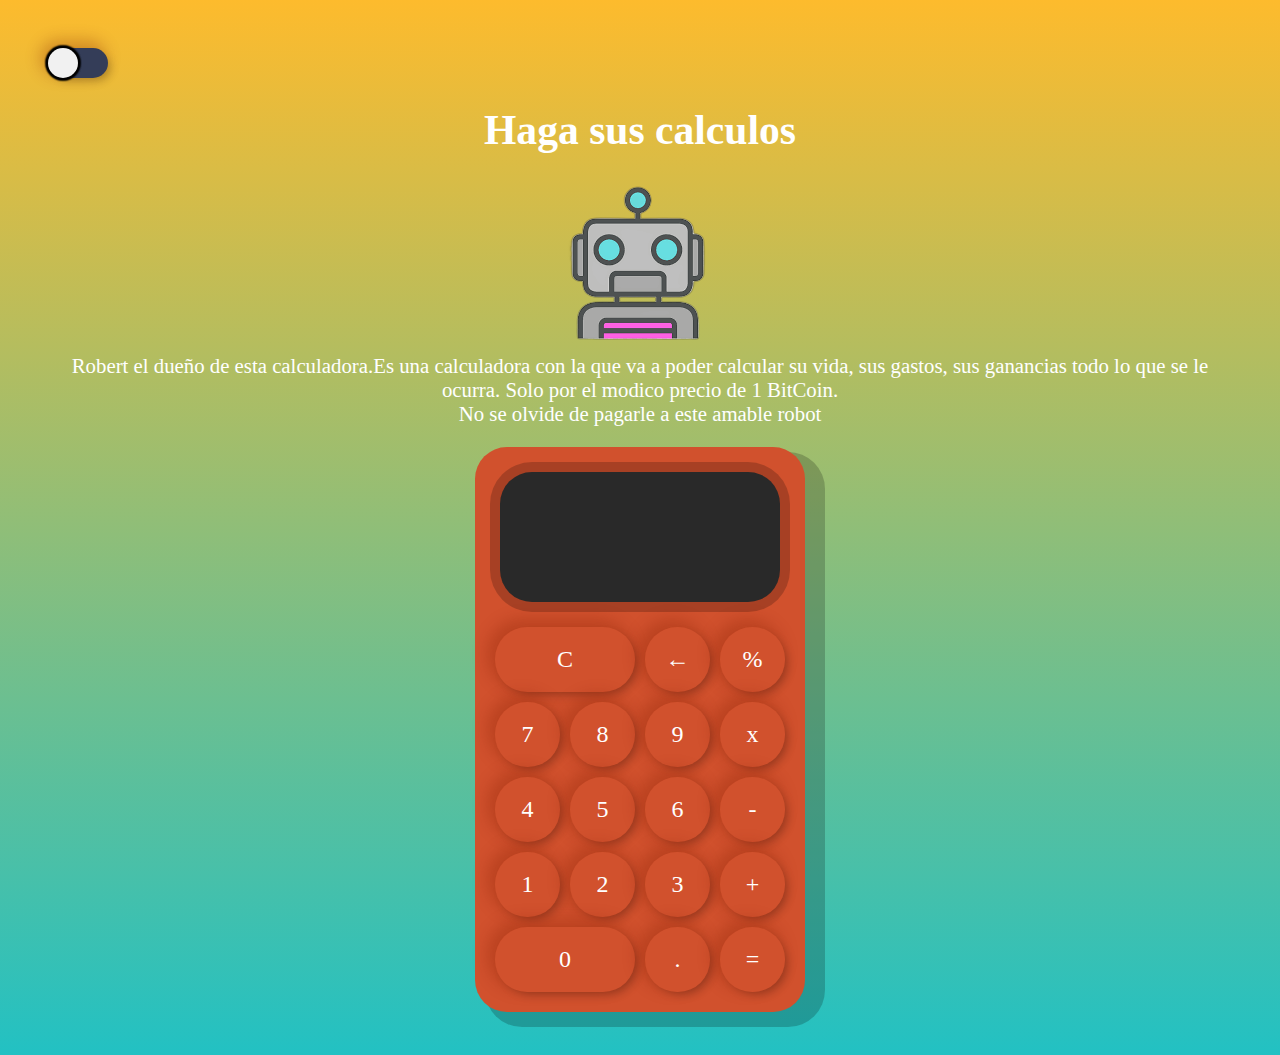
==== calculadora.html @ 7f2b2e9e "calculadora" ====
<!DOCTYPE html>
<html lang="en">
<head>
    <meta charset="UTF-8">
    <meta http-equiv="X-UA-Compatible" content="IE=edge">
    <meta name="viewport" content="width=device-width, initial-scale=1.0">
    <title>Calculadora</title>
    <link href="https://fonts.googleapis.com/css2?family=Montserrat:ital,wght@0,200;1,400;1,600&family=Noto+Serif:ital@1&family=Playfair+Display:ital,wght@1,900&family=Roboto+Mono:wght@300&family=Roboto:wght@100&display=swap" rel="stylesheet">
    <link rel="stylesheet" href="style.css">
    <script src="Calculadora.js" type="text/javascript" ></script>
    <script src="index.js" type="text/javascript" defer ></script>
    <script src="Display.js" type="text/javascript" ></script>
</head>
<body>

    <div class="boton">
        <button class="switch" id="switch">
            <span><i class="fa-solid fa-sun"></i></i></span>
            <span><i class="fa-solid fa-moon"></i></span>
        </button>
    </div>
    <div class="header">
        <h1>Haga sus calculos</h1>
        <div class="contenedor">
            <img src="assets/zyro-image (1).png" alt="Robot" class="img">
        </div

        <p class="p_1">  Robert el dueño de esta calculadora.Es una calculadora con la que va a poder calcular su vida, sus gastos, sus ganancias todo lo que se le ocurra.
            Solo por el modico precio de 1 BitCoin. <br>
            No se olvide de pagarle a este amable robot
        </p>
    </div>

    <div class="container">
        <div class="calculadora">
            <div class="display">
                <div id="valor-anterior"></div>
                <div id="valor-actual"></div>
            </div>
            <button class="col-2" onclick="display.borrarTodo('.')">C</button>
            <button onclick = "display.borrar()">&larr;</button>
            <button class="operador" value="dividir">%</button>
            <button class="numero">7</button>
            <button class="numero">8</button>
            <button class="numero">9</button>
            <button class="operador" value="multiplicar">x</button>
            <button class="numero">4</button>
            <button class="numero">5</button>
            <button class="numero">6</button>
            <button class="operador" value="resta">-</button>
            <button class="numero">1</button>
            <button class="numero">2</button>
            <button class="numero">3</button>
            <button class="operador" value="sumar">+</button>
            <button class="col-2 numero">0</button>
            <button class="numero">.</button>
            <button class="operador" value="igual">=</button>
        </div>
    </div>
</body>
</html>
---- style.css ----
*{
    font-family: "fraunces", serif ;
    color: white;
}
body.dark{
    background-image: linear-gradient(25deg, #6e6073 0, #5b4a6a 16.67%, #423462 33.33%, #1f1f59 50%, #000e51 66.67%, #00004a 83.33%, #000045 100%);
    color: white;
}
body{
   
    background: rgb(34,193,195);
background: linear-gradient(0deg, rgba(34,193,195,1) 0%, rgba(253,187,45,1) 100%);
   padding:35px ;
}  
body.dark #recuadro{
    background-color: #343d58;
}
body.dark #pagos{
    background-color: #343d58;
}
.header{
    width: 100%;
    display: flex;
    justify-content: center;
    text-align: center;
    font-size: 1.3rem;
}
.contenedor:hover .img {-webkit-transform:scale(1.3);transform:scale(1.3);}
.contenedor {overflow:hidden;}
.header{
   display: block;
   padding-top:0px ;
   text-align: center;
} 
.container{
    display: flex;
    justify-content: center;
    align-items: center;
    height: max-content;
}
/*calculadora*/
.calculadora{
    display: grid;
    grid-template-columns: repeat(4,75px);
    grid-template-rows: 160px repeat(5 , 75px);
    background-color: #D1512D;
    padding: 15px;
    border-radius: 32px;
    box-shadow: 15px 10px 0px 5px #00000033;
}
button{
    cursor: pointer;
    margin: 5px;
    padding: 0;
    border-radius: 32px;
    font-size: 1.5em;
    border: none;
    background-color:#D1512D ;
    box-shadow: 5px 5px 10px -3px #00000040, -5px -5px 15px 3px #831f034b;
}
button:active{
    background-color: #c03913;
}
button:focus{
    outline: none;
}
.display{
    grid-column: 1 / -1;
    padding: 16px;
    display: flex;
    margin: 10px 10px 20px;
    flex-direction: column;
    align-items: flex-end;
    background-color: #292929;
    border-radius: 32px;
    text-align: right;
    justify-content: space-between;
    word-break: break-all;
    box-shadow: 0px 0px 0px 10px #00000033;
}
.col-2{
    grid-column: span 2;
}
#valor-actual{
    font-size: 1.5em;
}
#valor-anterior{
    font-size: 2em;
}






/*swich*/
.switch{
    background-color: #343d58;
    border-radius: 1000px;
    border: none;
    position: relative;
    cursor:pointer;
    display: flex;
    outline: none;
}
.switch span {
    width: 30px;
    height: 30px;
    line-height: 30px;
    display: block;
    background: none;
    color: #fff;   
}
.switch ::after{
    content: "";
    display: block;
    width: 30px;
    height: 30px;
    position: absolute;
    background: #f1f1f1;
    top: 0;
    left: 0;
    right: unset;
    border-radius: 100px;
    transition: .3s ease all;
    box-shadow: 0px 0px 2px 2px rgba(0, 0, 0, 2);
}
.switch.active{
    background-color: orange;
    color: black;
    
}
.switch.active ::after{
    right: 0 ;
    left: unset;
}
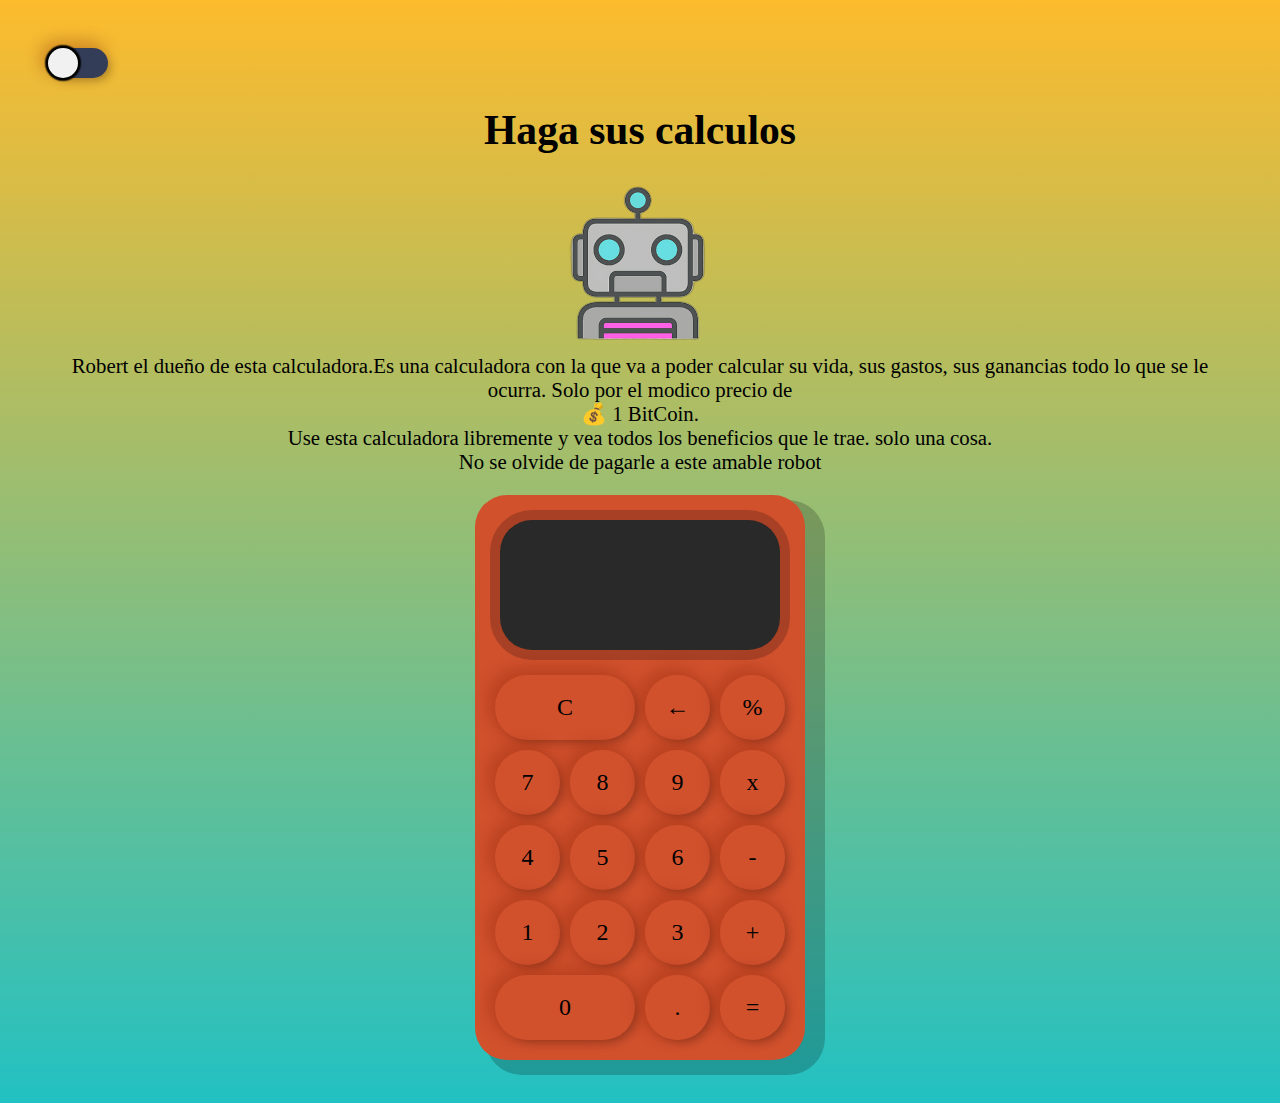
==== commit 1c1d7e28: "proyectofinalizado" ====
--- a/calculadora.html
+++ b/calculadora.html
@@ -25,8 +25,9 @@
             <img src="assets/zyro-image (1).png" alt="Robot" class="img">
         </div
 
-        <p class="p_1">  Robert el dueño de esta calculadora.Es una calculadora con la que va a poder calcular su vida, sus gastos, sus ganancias todo lo que se le ocurra.
-            Solo por el modico precio de 1 BitCoin. <br>
+        <p class="p_1">Robert el dueño de esta calculadora.Es una calculadora con la que va a poder calcular su vida, sus gastos, sus ganancias todo lo que se le ocurra.
+            Solo por el modico precio de <br>💰 1 BitCoin. <br>
+            Use esta calculadora libremente y vea todos los beneficios que le trae.  solo una cosa. <br>
             No se olvide de pagarle a este amable robot
         </p>
     </div>
--- a/style.css
+++ b/style.css
@@ -1,13 +1,12 @@
 *{
     font-family: "fraunces", serif ;
-    color: white;
 }
 body.dark{
     background-image: linear-gradient(25deg, #6e6073 0, #5b4a6a 16.67%, #423462 33.33%, #1f1f59 50%, #000e51 66.67%, #00004a 83.33%, #000045 100%);
     color: white;
 }
 body{
-   
+   color: black;
     background: rgb(34,193,195);
 background: linear-gradient(0deg, rgba(34,193,195,1) 0%, rgba(253,187,45,1) 100%);
    padding:35px ;
